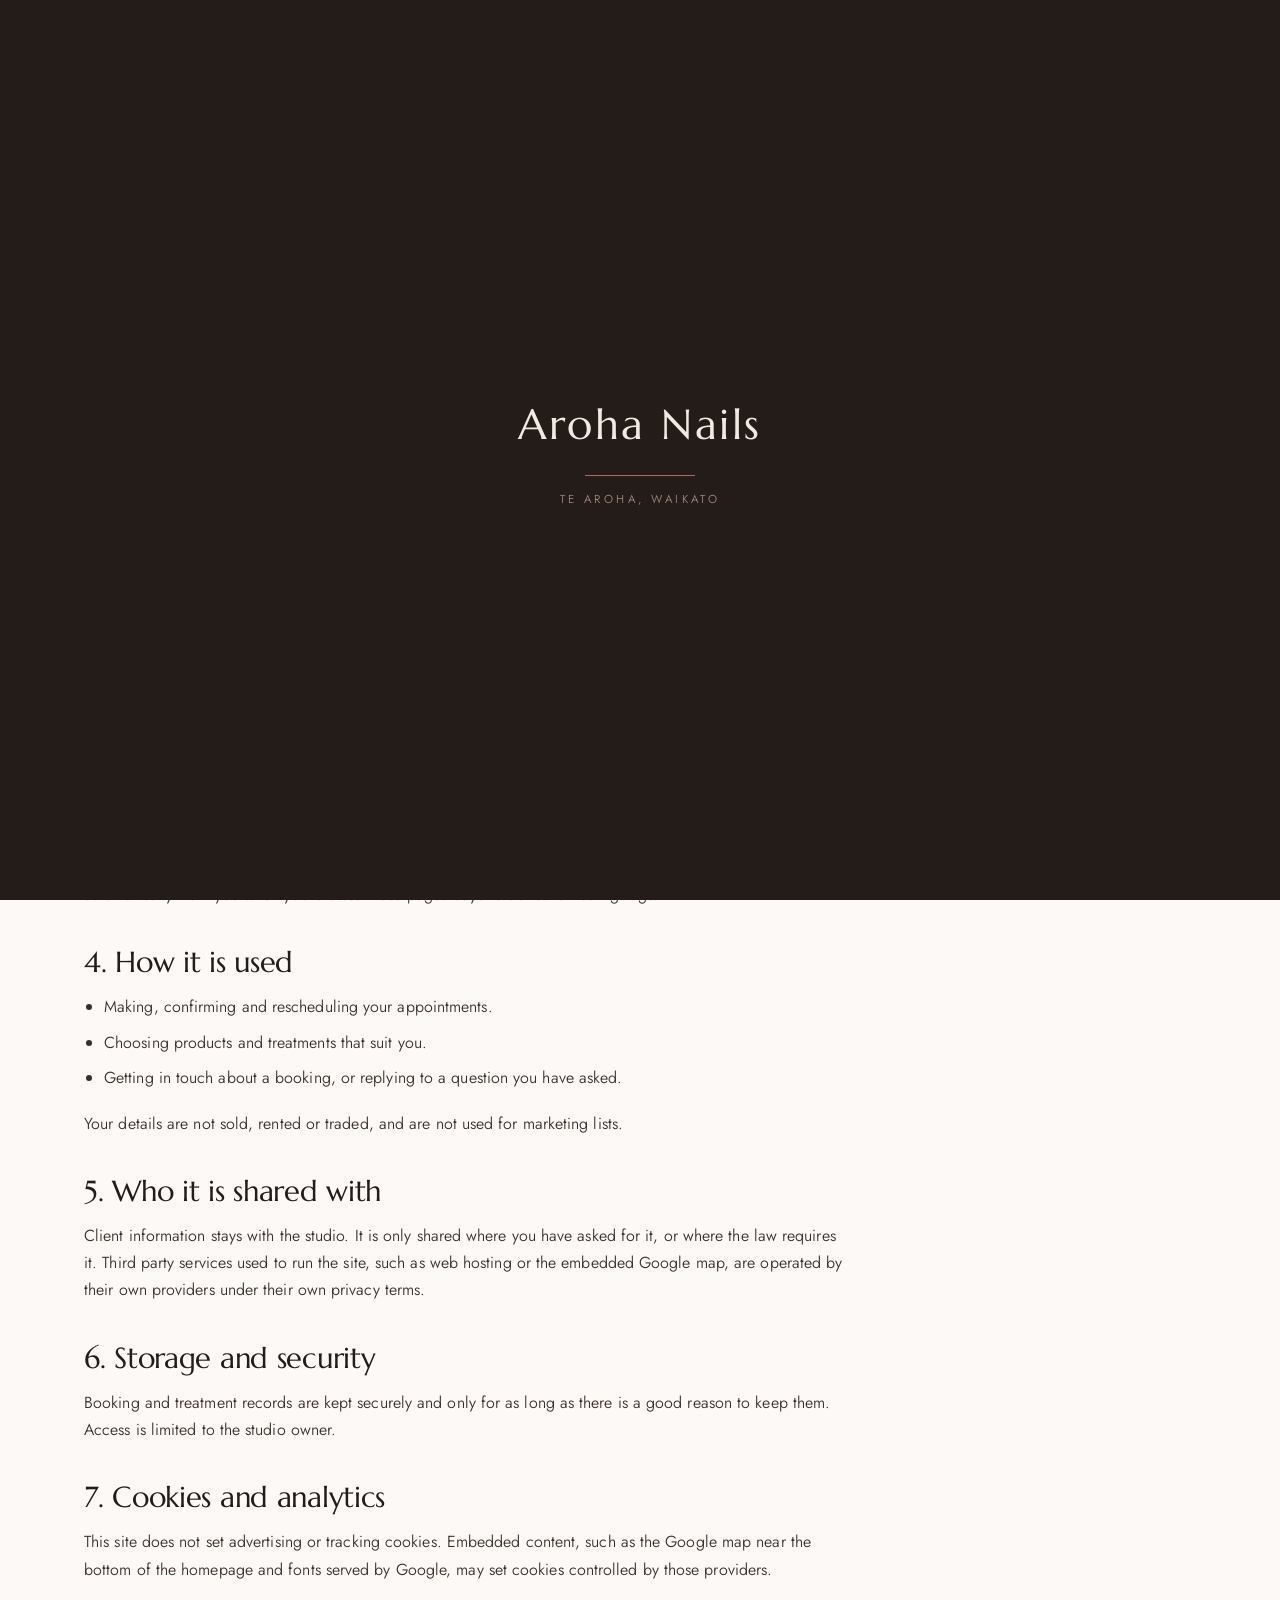
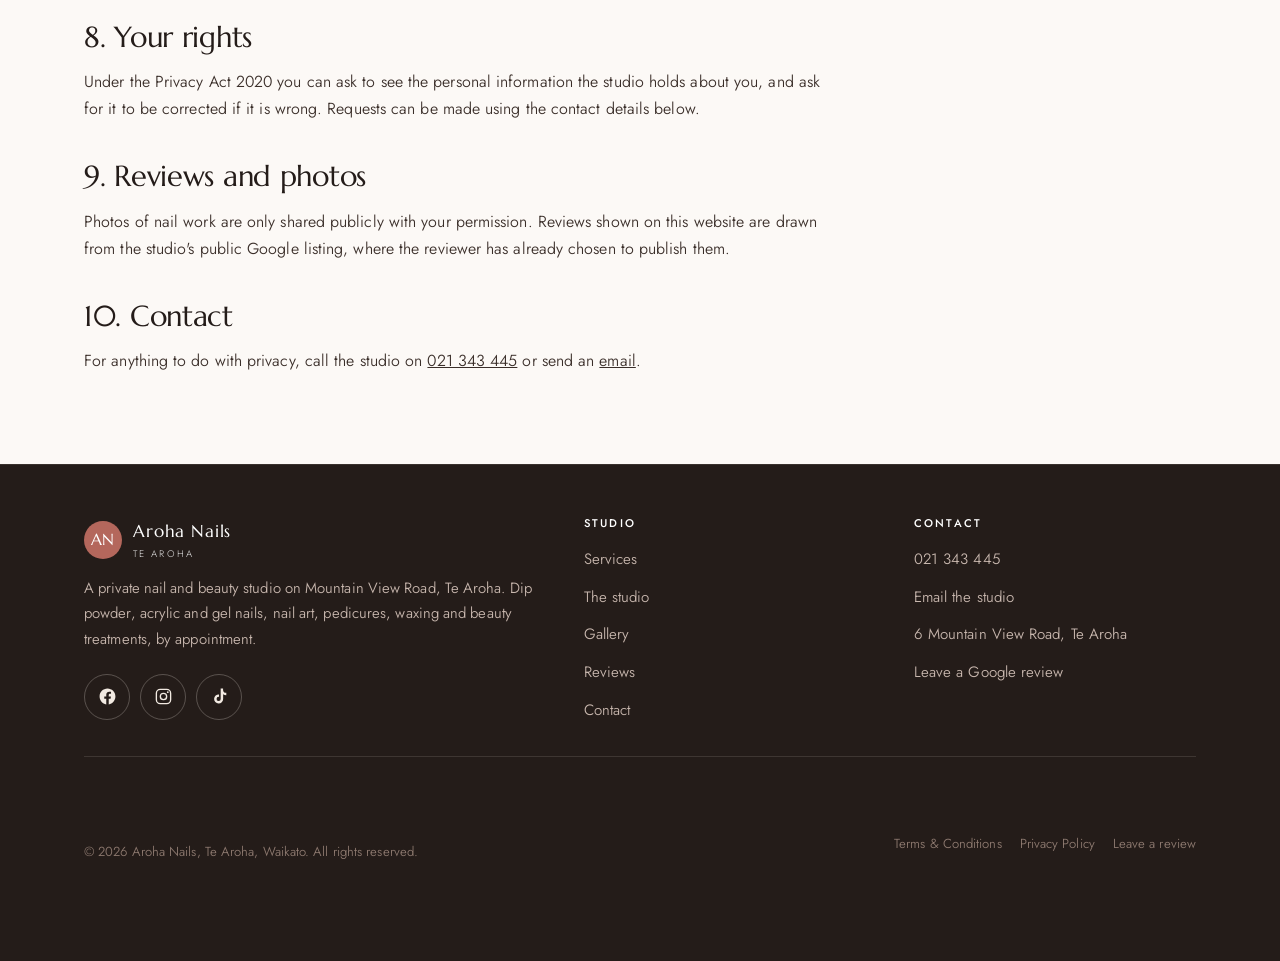
==== privacy.html @ d51366ed "Initial build: Aroha Nails" ====
<!DOCTYPE html>
<html lang="en-NZ">
<head>
<meta charset="utf-8">
<meta name="viewport" content="width=device-width, initial-scale=1">
<title>Privacy Policy | Aroha Nails, Te Aroha</title>
<meta name="description" content="How Aroha Nails, a nail and beauty studio in Te Aroha, Waikato, collects and looks after client information.">
<meta name="theme-color" content="#241C19">
<link rel="icon" href="favicon.svg" type="image/svg+xml">
<link rel="preconnect" href="https://fonts.googleapis.com">
<link rel="preconnect" href="https://fonts.gstatic.com" crossorigin>
<link href="https://fonts.googleapis.com/css2?family=Marcellus&family=Jost:wght@300;400;500&display=swap" rel="stylesheet">
<link rel="stylesheet" href="styles.css">
</head>
<body>

<div id="intro">
  <div class="intro-mark">Aroha Nails</div>
  <div class="intro-rule"></div>
  <div class="intro-sub">Te Aroha, Waikato</div>
</div>

<header class="nav solid" id="nav">
  <div class="wrap nav-inner">
    <a class="brand" href="index.html">
      <span class="brand-mark">AN</span>
      <span>
        <span class="brand-name">Aroha Nails</span>
        <span class="brand-sub">Te Aroha</span>
      </span>
    </a>
    <nav class="nav-links">
      <a href="index.html#services">Services</a>
      <a href="index.html#studio">The studio</a>
      <a href="index.html#gallery">Gallery</a>
      <a href="index.html#reviews">Reviews</a>
      <a href="index.html#contact">Contact</a>
    </nav>
    <a class="btn btn-primary nav-cta" href="tel:+6421343445">
      <svg viewBox="0 0 24 24" fill="none" stroke="currentColor" stroke-width="1.7" stroke-linecap="round" stroke-linejoin="round" aria-hidden="true"><path d="M22 16.9v3a2 2 0 0 1-2.2 2 19.8 19.8 0 0 1-8.6-3.1 19.5 19.5 0 0 1-6-6A19.8 19.8 0 0 1 2.1 4.2 2 2 0 0 1 4.1 2h3a2 2 0 0 1 2 1.7c.1 1 .3 1.9.7 2.8a2 2 0 0 1-.5 2.1L8.1 9.9a16 16 0 0 0 6 6l1.3-1.2a2 2 0 0 1 2.1-.5c.9.4 1.8.6 2.8.7a2 2 0 0 1 1.7 2z"/></svg>
      021 343 445
    </a>
    <button class="burger" id="burger" aria-label="Open menu" aria-expanded="false" aria-controls="mobileMenu">
      <svg class="bars" viewBox="0 0 24 24" fill="none" stroke="currentColor" stroke-width="1.8" stroke-linecap="round" aria-hidden="true"><path d="M3 6h18M3 12h18M3 18h18"/></svg>
      <svg class="x" viewBox="0 0 24 24" fill="none" stroke="currentColor" stroke-width="1.8" stroke-linecap="round" aria-hidden="true"><path d="M6 6l12 12M18 6L6 18"/></svg>
    </button>
  </div>
</header>

<div class="mobile-menu" id="mobileMenu">
  <a class="m-link" href="index.html#services">Services</a>
  <a class="m-link" href="index.html#studio">The studio</a>
  <a class="m-link" href="index.html#gallery">Gallery</a>
  <a class="m-link" href="index.html#reviews">Reviews</a>
  <a class="m-link" href="index.html#contact">Contact</a>
  <div class="m-actions">
    <a class="btn btn-primary btn-block" href="tel:+6421343445">Call 021 343 445</a>
    <a class="btn btn-light btn-block" href="index.html">Back to the studio</a>
  </div>
</div>

<section class="page-head">
  <div class="wrap">
    <p class="eyebrow">Legal</p>
    <h1>Privacy Policy</h1>
    <p>What Aroha Nails collects, why it is collected, and how it is looked after.</p>
  </div>
</section>

<section class="legal">
  <div class="wrap">
    <div class="doc">
      <span class="updated">Placeholder content for this demo</span>

      <h2>1. Who this covers</h2>
      <p>This policy applies to Aroha Nails, a nail and beauty studio at 6 Mountain View Road, Te Aroha 3320. It explains how personal information is handled under the Privacy Act 2020. The wording here is placeholder content prepared for a website demonstration and should be reviewed before the site goes live.</p>

      <h2>2. What is collected</h2>
      <ul>
        <li>Your name, phone number and email address, so appointments can be booked and confirmed.</li>
        <li>Notes relevant to your treatments, such as allergies, skin sensitivities or the products used on your last visit.</li>
        <li>Appointment history, so the studio knows what was done and when.</li>
      </ul>

      <h2>3. How it is collected</h2>
      <p>Information is given directly by you, usually when you call, text or email to make a booking, or when you talk through a treatment in the studio. This website does not include any contact form, and nothing is collected automatically from you when you browse these pages beyond standard hosting logs.</p>

      <h2>4. How it is used</h2>
      <ul>
        <li>Making, confirming and rescheduling your appointments.</li>
        <li>Choosing products and treatments that suit you.</li>
        <li>Getting in touch about a booking, or replying to a question you have asked.</li>
      </ul>
      <p>Your details are not sold, rented or traded, and are not used for marketing lists.</p>

      <h2>5. Who it is shared with</h2>
      <p>Client information stays with the studio. It is only shared where you have asked for it, or where the law requires it. Third party services used to run the site, such as web hosting or the embedded Google map, are operated by their own providers under their own privacy terms.</p>

      <h2>6. Storage and security</h2>
      <p>Booking and treatment records are kept securely and only for as long as there is a good reason to keep them. Access is limited to the studio owner.</p>

      <h2>7. Cookies and analytics</h2>
      <p>This site does not set advertising or tracking cookies. Embedded content, such as the Google map near the bottom of the homepage and fonts served by Google, may set cookies controlled by those providers.</p>

      <h2>8. Your rights</h2>
      <p>Under the Privacy Act 2020 you can ask to see the personal information the studio holds about you, and ask for it to be corrected if it is wrong. Requests can be made using the contact details below.</p>

      <h2>9. Reviews and photos</h2>
      <p>Photos of nail work are only shared publicly with your permission. Reviews shown on this website are drawn from the studio's public Google listing, where the reviewer has already chosen to publish them.</p>

      <h2>10. Contact</h2>
      <p>For anything to do with privacy, call the studio on <a href="tel:+6421343445">021 343 445</a> or send an <a href="#" data-gmail data-user="te.arohanails" data-domain="gmail.com" data-su="Privacy%20question" data-body="Hi%20Tracey%2C%0A%0A">email</a>.</p>
    </div>
  </div>
</section>

<footer class="footer">
  <div class="wrap">
    <div class="footer-grid">
      <div>
        <a class="brand" href="index.html">
          <span class="brand-mark">AN</span>
          <span>
            <span class="brand-name">Aroha Nails</span>
            <span class="brand-sub">Te Aroha</span>
          </span>
        </a>
        <p>A private nail and beauty studio on Mountain View Road, Te Aroha. Dip powder, acrylic and gel nails, nail art, pedicures, waxing and beauty treatments, by appointment.</p>
        <div class="socials">
          <a class="soc" href="https://www.facebook.com/people/Aroha-Nails-and-Beauty-Te-Aroha/100057091104200/" target="_blank" rel="noopener" aria-label="Aroha Nails and Beauty on Facebook">
            <svg viewBox="0 0 24 24" fill="currentColor" aria-hidden="true"><path d="M22 12.06C22 6.5 17.52 2 12 2S2 6.5 2 12.06c0 5 3.66 9.15 8.44 9.94v-7.03H7.9v-2.91h2.54V9.85c0-2.52 1.5-3.91 3.77-3.91 1.09 0 2.24.2 2.24.2v2.46h-1.26c-1.24 0-1.63.78-1.63 1.57v1.89h2.78l-.45 2.91h-2.33V22c4.78-.79 8.44-4.93 8.44-9.94z"/></svg>
          </a>
          <a class="soc" href="https://www.instagram.com/explore/search/keyword/?q=Aroha%20Nails%20Te%20Aroha" target="_blank" rel="noopener" aria-label="Search for Aroha Nails on Instagram">
            <svg viewBox="0 0 24 24" fill="none" stroke="currentColor" stroke-width="1.7" aria-hidden="true"><rect x="3" y="3" width="18" height="18" rx="5"/><circle cx="12" cy="12" r="4"/><circle cx="17.4" cy="6.6" r="1.1" fill="currentColor" stroke="none"/></svg>
          </a>
          <a class="soc" href="https://www.tiktok.com/search?q=Aroha%20Nails%20Te%20Aroha" target="_blank" rel="noopener" aria-label="Search for Aroha Nails on TikTok">
            <svg viewBox="0 0 24 24" fill="currentColor" aria-hidden="true"><path d="M16.5 2h-3v13.1a2.6 2.6 0 1 1-2.1-2.55v-3.06a5.7 5.7 0 1 0 5.2 5.68V9.02a6.9 6.9 0 0 0 4 1.28V7.24a3.9 3.9 0 0 1-4.1-3.9V2z"/></svg>
          </a>
        </div>
      </div>
      <div>
        <h4>Studio</h4>
        <ul class="footer-links">
          <li><a href="index.html#services">Services</a></li>
          <li><a href="index.html#studio">The studio</a></li>
          <li><a href="index.html#gallery">Gallery</a></li>
          <li><a href="index.html#reviews">Reviews</a></li>
          <li><a href="index.html#contact">Contact</a></li>
        </ul>
      </div>
      <div>
        <h4>Contact</h4>
        <ul class="footer-links">
          <li><a href="tel:+6421343445">021 343 445</a></li>
          <li><a href="#" data-gmail data-user="te.arohanails" data-domain="gmail.com" data-su="Appointment%20enquiry" data-body="Hi%20Tracey%2C%0A%0A">Email the studio</a></li>
          <li><a href="https://maps.google.com/?q=6+Mountain+View+Road,+Te+Aroha+3320,+New+Zealand" target="_blank" rel="noopener">6 Mountain View Road, Te Aroha</a></li>
          <li><a href="https://www.google.com/maps/place/data=!4m3!3m2!1s0x6d6d999bdfef1d2b:0xa8ed94655ee93145!12e1" target="_blank" rel="noopener">Leave a Google review</a></li>
        </ul>
      </div>
    </div>
    <div class="footer-bottom">
      <span>&copy; <span id="year">2026</span> Aroha Nails, Te Aroha, Waikato. All rights reserved.</span>
      <span class="legal">
        <a href="terms.html">Terms &amp; Conditions</a>
        <a href="privacy.html">Privacy Policy</a>
        <a href="https://www.google.com/maps/place/data=!4m3!3m2!1s0x6d6d999bdfef1d2b:0xa8ed94655ee93145!12e1" target="_blank" rel="noopener">Leave a review</a>
      </span>
    </div>
  </div>
</footer>

<script src="site.js"></script>
</body>
</html>
---- styles.css ----
/* Aroha Nails, Te Aroha - Crafted archetype
   Display: Marcellus / Body: Jost
   ------------------------------------------------------------------ */

:root{
  --ink:#241C19;
  --ink-soft:#3A2E29;
  --bone:#F2EAE2;
  --paper:#FCF9F6;
  --line:#E2D6CB;
  --muted:#7B6A61;
  --accent:#B4675C;
  --accent-deep:#8E4A40;
  --accent-tint:#F6E7E2;
  --radius:14px;
  --radius-lg:22px;
  --wrap:1180px;
  --ease:cubic-bezier(.22,.61,.36,1);
}

*,*::before,*::after{box-sizing:border-box;}

html{-webkit-text-size-adjust:100%;scroll-behavior:smooth;}

body{
  margin:0;
  background:var(--paper);
  color:var(--ink);
  font-family:"Jost",-apple-system,BlinkMacSystemFont,"Segoe UI",sans-serif;
  font-size:17px;
  line-height:1.7;
  font-weight:350;
  letter-spacing:.005em;
  overflow-x:hidden;
}

img{image-orientation:from-image;max-width:100%;display:block;}

h1,h2,h3,h4{
  font-family:"Marcellus",Georgia,"Times New Roman",serif;
  font-weight:400;
  line-height:1.14;
  letter-spacing:-.01em;
  margin:0 0 .5em;
}

h1{font-size:clamp(1.95rem,8vw,4.3rem);overflow-wrap:break-word;}
h2{font-size:clamp(1.85rem,6vw,2.9rem);}
h3{font-size:clamp(1.2rem,4vw,1.4rem);}

p{margin:0 0 1.1em;}
a{color:inherit;}

.wrap{width:100%;max-width:var(--wrap);margin:0 auto;padding:0 20px;}

.eyebrow{
  font-family:"Jost",sans-serif;
  font-size:.74rem;
  font-weight:500;
  letter-spacing:.24em;
  text-transform:uppercase;
  color:var(--accent);
  margin:0 0 14px;
  display:flex;
  align-items:center;
  gap:10px;
}
.eyebrow::before{
  content:"";
  width:26px;height:1px;background:var(--accent);flex:none;
}
.eyebrow.center{justify-content:center;}

.section{padding:72px 0;}
.section.bone{background:var(--bone);}
.section.ink{background:var(--ink);color:var(--bone);}
.section.ink .eyebrow{color:#DFA093;}
.section.ink .eyebrow::before{background:#DFA093;}

.lede{
  font-size:1.06rem;
  color:var(--muted);
  max-width:56ch;
}
.section.ink .lede{color:#C9B8AF;}

/* ---------- buttons ---------- */
.btn{
  display:inline-flex;
  align-items:center;
  justify-content:center;
  gap:10px;
  min-height:52px;
  padding:14px 26px;
  border-radius:999px;
  font-family:"Jost",sans-serif;
  font-size:.95rem;
  font-weight:500;
  letter-spacing:.04em;
  text-decoration:none;
  border:1px solid transparent;
  cursor:pointer;
  transition:transform .3s var(--ease),background .3s var(--ease),color .3s var(--ease),border-color .3s var(--ease),box-shadow .3s var(--ease);
}
.btn svg{width:18px;height:18px;flex:none;}
.btn-primary{background:var(--accent);color:#fff;box-shadow:0 10px 26px -14px rgba(142,74,64,.85);}
.btn-primary:hover{background:var(--accent-deep);transform:translateY(-2px);}
.btn-ghost{background:transparent;color:var(--ink);border-color:var(--line);}
.btn-ghost:hover{border-color:var(--accent);color:var(--accent);transform:translateY(-2px);}
.btn-light{background:rgba(252,249,246,.10);color:#fff;border-color:rgba(252,249,246,.4);backdrop-filter:blur(6px);}
.btn-light:hover{background:rgba(252,249,246,.2);transform:translateY(-2px);}
.btn-solid-light{background:var(--bone);color:var(--ink);}
.btn-solid-light:hover{background:#fff;transform:translateY(-2px);}
.btn-block{width:100%;}

/* ---------- intro overlay ---------- */
#intro{
  position:fixed;
  inset:0;
  z-index:9999;
  background:var(--ink);
  display:flex;
  align-items:center;
  justify-content:center;
  flex-direction:column;
  gap:14px;
  transition:opacity .7s var(--ease),visibility .7s var(--ease);
}
#intro .intro-mark{
  font-family:"Marcellus",serif;
  font-size:clamp(1.7rem,7vw,2.6rem);
  color:var(--bone);
  letter-spacing:.06em;
  opacity:0;
  transform:translateY(14px);
  animation:introUp .9s var(--ease) .15s forwards;
}
#intro .intro-sub{
  font-size:.72rem;
  letter-spacing:.3em;
  text-transform:uppercase;
  color:#A78B81;
  opacity:0;
  transform:translateY(10px);
  animation:introUp .9s var(--ease) .38s forwards;
}
#intro .intro-rule{
  width:0;height:1px;background:var(--accent);
  animation:introRule 1s var(--ease) .5s forwards;
}
@keyframes introUp{to{opacity:1;transform:none;}}
@keyframes introRule{to{width:110px;}}
body.intro-done #intro{opacity:0;visibility:hidden;}

/* ---------- nav ---------- */
.nav{
  position:fixed;
  top:0;left:0;right:0;
  z-index:900;
  padding:14px 0;
  transition:background .4s var(--ease),box-shadow .4s var(--ease),padding .4s var(--ease);
}
.nav-inner{display:flex;align-items:center;justify-content:space-between;gap:14px;}
.brand{display:flex;align-items:center;gap:11px;text-decoration:none;color:#fff;}
.brand-mark{
  width:38px;height:38px;border-radius:50%;
  background:var(--accent);
  display:flex;align-items:center;justify-content:center;
  font-family:"Marcellus",serif;font-size:1.02rem;color:#fff;
  flex:none;
  letter-spacing:.02em;
}
.brand-name{font-family:"Marcellus",serif;font-size:1.06rem;letter-spacing:.05em;line-height:1.1;}
.brand-sub{display:block;font-size:.6rem;letter-spacing:.22em;text-transform:uppercase;opacity:.72;font-family:"Jost",sans-serif;}
.nav-links{display:none;}
.nav-cta{display:none;}
.nav.scrolled{background:rgba(36,28,25,.94);backdrop-filter:blur(12px);box-shadow:0 1px 0 rgba(242,234,226,.12);padding:9px 0;}
.nav.solid{background:var(--ink);}

.burger{
  width:46px;height:46px;
  display:flex;align-items:center;justify-content:center;
  border:1px solid rgba(255,255,255,.35);
  background:rgba(0,0,0,.18);
  border-radius:50%;
  cursor:pointer;
  color:#fff;
}
.burger svg{width:20px;height:20px;}
.burger .x{display:none;}
body.menu-open .burger .x{display:block;}
body.menu-open .burger .bars{display:none;}

.mobile-menu{
  position:fixed;
  inset:0;
  z-index:880;
  background:var(--ink);
  padding:96px 22px 34px;
  display:flex;
  flex-direction:column;
  gap:6px;
  opacity:0;visibility:hidden;
  transform:translateY(-10px);
  transition:opacity .35s var(--ease),transform .35s var(--ease),visibility .35s;
}
body.menu-open .mobile-menu{opacity:1;visibility:visible;transform:none;}
.mobile-menu a.m-link{
  color:var(--bone);
  text-decoration:none;
  font-family:"Marcellus",serif;
  font-size:1.5rem;
  padding:13px 0;
  border-bottom:1px solid rgba(242,234,226,.12);
}
.mobile-menu .m-actions{margin-top:22px;display:grid;gap:12px;}

/* ---------- hero ---------- */
.hero{
  position:relative;
  min-height:100svh;
  background:var(--ink);
  display:flex;
  align-items:flex-end;
  overflow:hidden;
  padding:118px 0 40px;
}
.hero-slides{position:absolute;inset:0;}
.hero-slide{
  position:absolute;inset:0;
  opacity:0;
  transition:opacity 1.6s var(--ease);
  transform:scale(1.04);
}
.hero-slide img{
  width:100%;height:100%;object-fit:cover;
  filter:saturate(.82) contrast(1.05) brightness(.92);
}
.hero-slide.active{opacity:1;}
.hero-scrim{
  position:absolute;inset:0;
  background:
    linear-gradient(180deg,rgba(36,28,25,.62) 0%,rgba(36,28,25,.40) 34%,rgba(36,28,25,.86) 100%),
    linear-gradient(90deg,rgba(36,28,25,.55) 0%,rgba(36,28,25,.08) 78%);
}
.hero-scrim::after{
  content:"";position:absolute;inset:0;
  background:var(--accent);
  opacity:.10;
  mix-blend-mode:multiply;
}
.hero-inner{position:relative;z-index:2;color:#fff;width:100%;}
.hero h1{color:#fff;margin-bottom:18px;max-width:15ch;text-shadow:0 2px 26px rgba(0,0,0,.35);}
.hero .hero-eyebrow{
  font-size:.7rem;letter-spacing:.26em;text-transform:uppercase;
  color:#EBC4BB;margin:0 0 16px;display:flex;align-items:center;gap:10px;
}
.hero .hero-eyebrow::before{content:"";width:28px;height:1px;background:#EBC4BB;}
.hero p.hero-sub{
  color:rgba(255,255,255,.9);
  font-size:1.04rem;
  max-width:44ch;
  margin-bottom:26px;
}
.hero-actions{display:flex;flex-wrap:wrap;gap:12px;}
.hero-actions .btn{flex:1 1 100%;min-width:0;}

.hero-quote{
  margin-top:26px;
  max-width:430px;
  border:1px solid rgba(255,255,255,.26);
  background:rgba(30,22,20,.34);
  backdrop-filter:blur(14px);
  -webkit-backdrop-filter:blur(14px);
  border-radius:var(--radius);
  padding:16px 18px;
  min-height:184px;
  position:relative;
}
@media (min-width:520px){ .hero-quote{min-height:150px;} }
.hero-quote .q{
  position:absolute;
  left:18px;right:18px;top:16px;
  opacity:0;
  transition:opacity .8s var(--ease);
  pointer-events:none;
}
.hero-quote .q.active{opacity:1;}
.stars{display:flex;gap:3px;color:#E8B4A6;margin-bottom:8px;}
.stars svg{width:14px;height:14px;}
.hero-quote p{
  font-size:.94rem;color:#fff;margin:0 0 8px;line-height:1.55;
}
.hero-quote .who{font-size:.75rem;letter-spacing:.14em;text-transform:uppercase;color:rgba(255,255,255,.68);}
.hero-quote .tag{
  position:absolute;bottom:-1px;right:-1px;
  font-size:.56rem;letter-spacing:.18em;text-transform:uppercase;
  background:rgba(255,255,255,.14);color:rgba(255,255,255,.8);
  padding:4px 9px;border-radius:var(--radius) 0 var(--radius) 0;
}

/* ---------- section head ---------- */
.sec-head{max-width:640px;margin-bottom:36px;}
.sec-head.center{margin-left:auto;margin-right:auto;text-align:center;}
.sec-head.center .eyebrow{justify-content:center;}

/* ---------- services ---------- */
.svc-grid{display:grid;gap:20px;}
.svc{
  background:var(--paper);
  border:1px solid var(--line);
  border-radius:var(--radius-lg);
  overflow:hidden;
  transition:transform .45s var(--ease),box-shadow .45s var(--ease),border-color .45s var(--ease);
}
.section.bone .svc{background:#fff;}
.svc:hover{transform:translateY(-5px);box-shadow:0 24px 44px -30px rgba(36,28,25,.55);border-color:var(--accent);}
.svc-img{position:relative;aspect-ratio:4/3;overflow:hidden;background:var(--ink);}
.svc-img img{
  width:100%;height:100%;object-fit:cover;
  filter:saturate(.82) contrast(1.05);
  transition:transform .8s var(--ease);
}
.svc:hover .svc-img img{transform:scale(1.05);}
.svc-img::after{
  content:"";position:absolute;inset:0;
  background:linear-gradient(180deg,rgba(36,28,25,0) 45%,rgba(36,28,25,.5) 100%);
}
.svc-body{padding:22px 22px 26px;}
.svc-body h3{margin-bottom:8px;}
.svc-body p{color:var(--muted);font-size:.96rem;margin:0;}
.svc-num{
  position:absolute;top:12px;left:12px;z-index:2;
  width:34px;height:34px;border-radius:50%;
  background:rgba(36,28,25,.55);
  backdrop-filter:blur(6px);
  border:1px solid rgba(255,255,255,.3);
  color:#fff;display:flex;align-items:center;justify-content:center;
  font-size:.74rem;letter-spacing:.06em;
}

/* ---------- about ---------- */
.about-grid{display:grid;gap:30px;align-items:center;}
.about-media{position:relative;}
.about-media img{
  width:100%;aspect-ratio:4/3;object-fit:cover;
  border-radius:var(--radius-lg);
  filter:saturate(.82) contrast(1.05);
}
.corner-tag{
  position:absolute;left:0;bottom:0;
  background:var(--accent);color:#fff;
  padding:13px 18px;
  border-radius:0 var(--radius) 0 var(--radius-lg);
  font-size:.72rem;letter-spacing:.2em;text-transform:uppercase;
  max-width:78%;
}
.checks{list-style:none;padding:0;margin:22px 0 26px;display:grid;gap:13px;}
.checks li{display:flex;gap:12px;align-items:flex-start;font-size:.98rem;}
.checks svg{width:20px;height:20px;color:var(--accent);flex:none;margin-top:3px;}

/* ---------- gallery masonry ---------- */
.masonry{column-count:1;column-gap:16px;}
.masonry figure{
  break-inside:avoid;
  margin:0 0 16px;
  border-radius:var(--radius);
  overflow:hidden;
  background:var(--bone);
}
.masonry img{
  width:100%;height:auto;display:block;
  filter:saturate(.82) contrast(1.05);
  transition:transform .8s var(--ease);
}
.masonry figure:hover img{transform:scale(1.04);}

/* ---------- team ---------- */
.team-grid{display:grid;gap:18px;}
.person{
  background:var(--paper);
  border:1px solid var(--line);
  border-radius:var(--radius-lg);
  padding:28px 24px;
  text-align:center;
}
.section.bone .person{background:#fff;}
.avatar{
  width:76px;height:76px;border-radius:50%;
  margin:0 auto 16px;
  background:var(--ink);
  color:var(--bone);
  display:flex;align-items:center;justify-content:center;
  font-family:"Marcellus",serif;font-size:1.4rem;letter-spacing:.04em;
  border:2px solid var(--accent);
  box-shadow:0 0 0 6px var(--accent-tint);
}
.avatar.icon svg{width:30px;height:30px;color:var(--accent);}
.person .role{
  font-size:.68rem;letter-spacing:.2em;text-transform:uppercase;color:var(--accent);margin-bottom:8px;
}
.person h3{font-size:1.24rem;margin-bottom:8px;}
.person p{color:var(--muted);font-size:.94rem;margin:0;}

/* ---------- reviews ---------- */
.rev-grid{display:grid;gap:18px;}
.rev{
  background:#fff;
  border:1px solid var(--line);
  border-radius:var(--radius-lg);
  padding:24px 22px;
  display:flex;flex-direction:column;gap:10px;
}
.section.bone .rev{background:var(--paper);}
.rev .stars{color:var(--accent);}
.rev p{margin:0;font-size:.98rem;}
.rev .meta{margin-top:auto;padding-top:10px;border-top:1px solid var(--line);font-size:.82rem;color:var(--muted);}
.rev .meta strong{font-weight:500;color:var(--ink);display:block;font-size:.94rem;}
.badge{
  display:inline-flex;align-items:center;gap:8px;
  background:var(--accent-tint);
  color:var(--accent-deep);
  border-radius:999px;
  padding:6px 14px;
  font-size:.7rem;letter-spacing:.16em;text-transform:uppercase;
  margin-bottom:16px;
}
.rev-note{font-size:.88rem;color:var(--muted);margin-top:22px;}
.rev-actions{display:grid;gap:12px;margin-top:26px;}

/* ---------- review banner ---------- */
.banner{
  background:var(--ink);
  color:var(--bone);
  padding:56px 0;
  position:relative;
  overflow:hidden;
}
.banner::before{
  content:"";position:absolute;
  width:320px;height:320px;border-radius:50%;
  background:var(--accent);opacity:.16;filter:blur(70px);
  top:-120px;right:-90px;
}
.banner-inner{position:relative;z-index:2;display:grid;gap:22px;align-items:center;}
.banner h2{color:#fff;margin-bottom:10px;}
.banner p{color:#C9B8AF;margin:0;max-width:48ch;}

/* ---------- contact ---------- */
.contact-grid{display:grid;gap:34px;}
.info-list{list-style:none;padding:0;margin:24px 0 0;display:grid;gap:18px;}
.info-list li{display:flex;gap:14px;align-items:flex-start;}
.info-ico{
  width:42px;height:42px;flex:none;border-radius:50%;
  border:1px solid rgba(242,234,226,.24);
  display:flex;align-items:center;justify-content:center;
  color:#DFA093;
}
.info-ico svg{width:19px;height:19px;}
.info-list .k{font-size:.68rem;letter-spacing:.2em;text-transform:uppercase;color:#A78B81;display:block;}
.info-list .v{color:#fff;font-size:1.02rem;text-decoration:none;}
.info-list a.v:hover{color:#DFA093;}
.hours{margin:0;font-size:.95rem;color:#C9B8AF;}
.hours span{display:flex;justify-content:space-between;gap:16px;padding:5px 0;border-bottom:1px dashed rgba(242,234,226,.14);}
.hours span:last-child{border-bottom:0;}

.socials{display:flex;gap:10px;margin-top:22px;flex-wrap:wrap;}
.soc{
  width:46px;height:46px;border-radius:50%;
  border:1px solid rgba(242,234,226,.26);
  display:flex;align-items:center;justify-content:center;
  color:var(--bone);
  transition:background .3s var(--ease),color .3s var(--ease),transform .3s var(--ease),border-color .3s var(--ease);
}
.soc svg{width:19px;height:19px;}
.soc:hover{background:var(--accent);border-color:var(--accent);color:#fff;transform:translateY(-3px);}

.contact-card{
  background:rgba(242,234,226,.06);
  border:1px solid rgba(242,234,226,.18);
  border-radius:var(--radius-lg);
  padding:26px 22px;
}
.contact-card h3{color:#fff;font-size:1.35rem;}
.contact-card p{color:#C9B8AF;font-size:.96rem;}
.contact-card .btn{width:100%;margin-bottom:12px;}
.contact-card .fineprint{font-size:.8rem;color:#A78B81;margin:8px 0 0;}

/* ---------- map ---------- */
.map-wrap{
  width:100%;
  border-radius:var(--radius-lg);
  overflow:hidden;
  border:1px solid var(--line);
  background:var(--bone);
  line-height:0;
}
.map-wrap iframe{width:100%;height:340px;border:0;display:block;filter:saturate(.9) contrast(1.02);}

/* ---------- footer ---------- */
.footer{background:var(--ink);color:#C9B8AF;padding:52px 0 34px;border-top:1px solid rgba(242,234,226,.1);}
.footer-grid{display:grid;gap:28px;}
.footer .brand{color:#fff;margin-bottom:14px;}
.footer p{font-size:.93rem;margin:0 0 8px;}
.footer h4{color:#fff;font-family:"Jost",sans-serif;font-size:.7rem;letter-spacing:.2em;text-transform:uppercase;margin:0 0 14px;font-weight:500;}
.footer-links{list-style:none;padding:0;margin:0;display:grid;gap:9px;}
.footer-links a{color:#C9B8AF;text-decoration:none;font-size:.94rem;}
.footer-links a:hover{color:#DFA093;}
.footer-bottom{
  margin-top:32px;padding-top:20px;
  border-top:1px solid rgba(242,234,226,.12);
  display:flex;flex-direction:column;gap:12px;
  font-size:.82rem;color:#8E7A70;
}
.footer-bottom .legal{display:flex;gap:18px;flex-wrap:wrap;}
.footer-bottom a{color:#8E7A70;text-decoration:none;}
.footer-bottom a:hover{color:#DFA093;}

/* ---------- reveal ---------- */
.reveal{opacity:0;transform:translateY(22px);transition:opacity .8s var(--ease),transform .8s var(--ease);}
.reveal.in{opacity:1;transform:none;}

/* ---------- legal pages ---------- */
.page-head{
  background:var(--ink);color:var(--bone);
  padding:132px 0 62px;
}
.page-head h1{color:#fff;font-size:clamp(2rem,7vw,3.3rem);margin-bottom:12px;}
.page-head p{color:#C9B8AF;margin:0;}
.legal{padding:56px 0 72px;}
.legal .doc{max-width:760px;}
.legal h2{font-size:clamp(1.35rem,4.6vw,1.8rem);margin-top:38px;}
.legal h2:first-of-type{margin-top:0;}
.legal p,.legal li{color:var(--ink-soft);font-size:1rem;}
.legal ul{padding-left:20px;margin:0 0 1.1em;}
.legal li{margin-bottom:8px;}
.legal .updated{
  display:inline-block;background:var(--accent-tint);color:var(--accent-deep);
  border-radius:999px;padding:6px 14px;font-size:.72rem;letter-spacing:.16em;text-transform:uppercase;margin-bottom:26px;
}

/* ---------- breakpoints ---------- */
@media (min-width:600px){
  .svc-grid{grid-template-columns:repeat(2,1fr);}
  .rev-grid{grid-template-columns:repeat(2,1fr);}
  .team-grid{grid-template-columns:repeat(3,1fr);}
  .masonry{column-count:2;}
  .rev-actions{grid-auto-flow:column;justify-content:start;}
  .hero-actions .btn{flex:0 0 auto;}
  .footer-bottom{flex-direction:row;justify-content:space-between;align-items:center;}
}

@media (min-width:900px){
  body{font-size:17px;}
  .section{padding:104px 0;}
  .wrap{padding:0 34px;}
  .svc-grid{grid-template-columns:repeat(3,1fr);gap:24px;}
  .masonry{column-count:3;column-gap:20px;}
  .masonry figure{margin-bottom:20px;}
  .about-grid{grid-template-columns:1fr 1fr;gap:64px;}
  .about-grid.flip .about-media{order:2;}
  .contact-grid{grid-template-columns:1.05fr .95fr;gap:56px;}
  .banner-inner{grid-template-columns:1.4fr auto;}
  .footer-grid{grid-template-columns:1.6fr 1fr 1fr;gap:48px;}
  .map-wrap iframe{height:430px;}
  .hero{align-items:center;padding:140px 0 90px;}
  .hero-quote{margin-top:34px;}

  .nav-links{
    display:flex;align-items:center;gap:30px;
  }
  .nav-links a{
    color:rgba(255,255,255,.86);
    text-decoration:none;font-size:.86rem;letter-spacing:.1em;text-transform:uppercase;
    position:relative;padding:6px 0;
    transition:color .3s var(--ease);
  }
  .nav-links a::after{
    content:"";position:absolute;left:0;bottom:0;height:1px;width:0;background:var(--accent);
    transition:width .35s var(--ease);
  }
  .nav-links a:hover{color:#fff;}
  .nav-links a:hover::after{width:100%;}
  .nav-cta{display:inline-flex;}
  .burger{display:none;}
  .contact-card{padding:34px 30px;}
}

@media (min-width:1100px){
  .rev-grid{grid-template-columns:repeat(3,1fr);}
}

@media (prefers-reduced-motion:reduce){
  html{scroll-behavior:auto;}
  *,*::before,*::after{animation-duration:.001ms !important;transition-duration:.001ms !important;}
  .reveal{opacity:1;transform:none;}
}
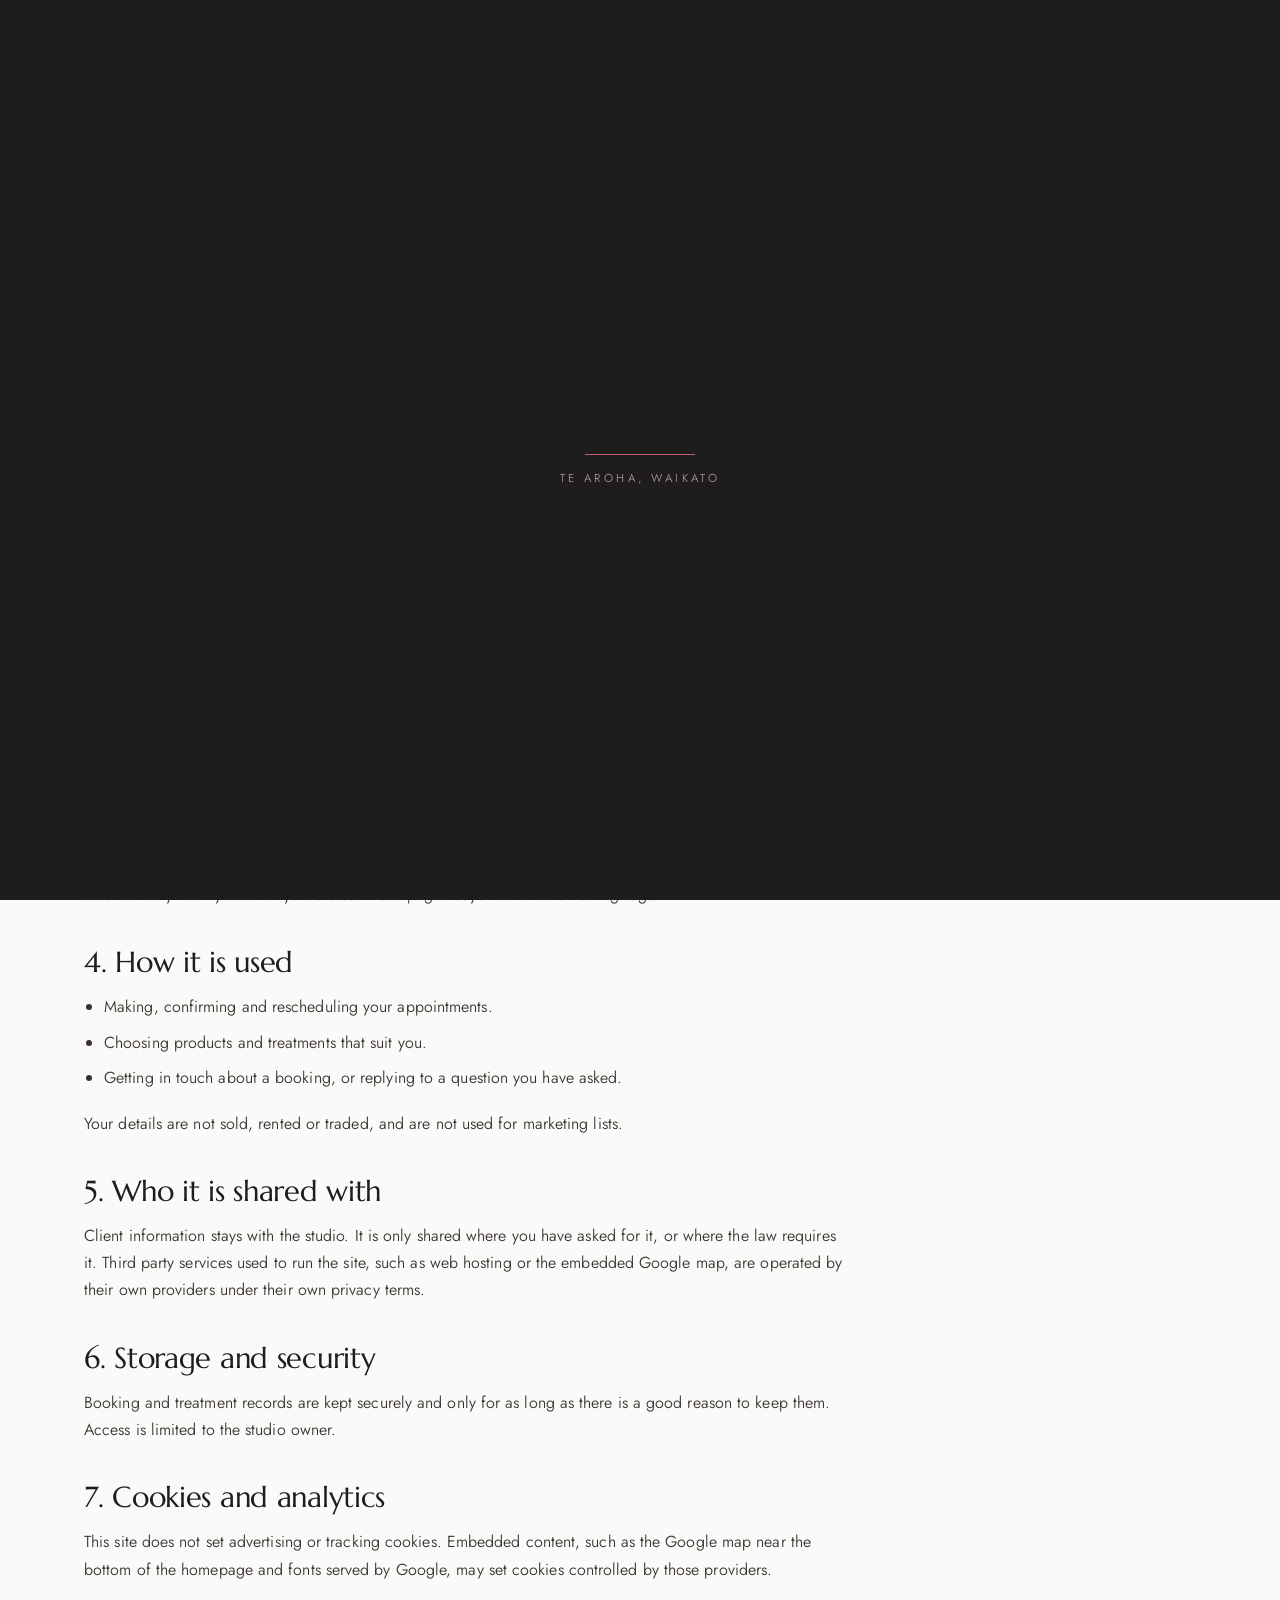
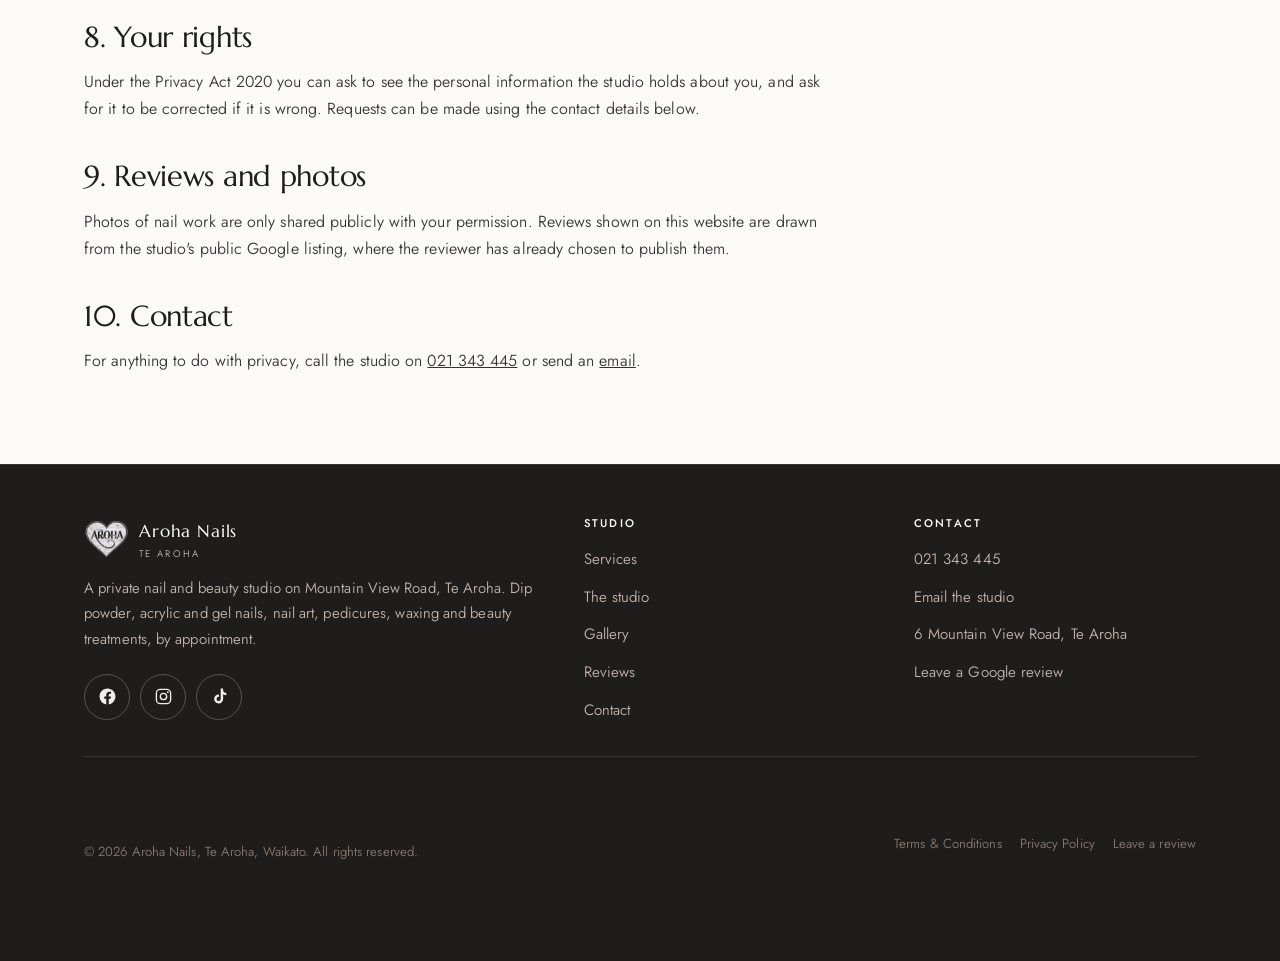
==== commit 5a7d03b7: "Update demo via Claude Code" ====
--- a/privacy.html
+++ b/privacy.html
@@ -5,8 +5,8 @@
 <meta name="viewport" content="width=device-width, initial-scale=1">
 <title>Privacy Policy | Aroha Nails, Te Aroha</title>
 <meta name="description" content="How Aroha Nails, a nail and beauty studio in Te Aroha, Waikato, collects and looks after client information.">
-<meta name="theme-color" content="#241C19">
-<link rel="icon" href="favicon.svg" type="image/svg+xml">
+<meta name="theme-color" content="#1F1D1B">
+<link rel="icon" href="images/favicon.png" type="image/png">
 <link rel="preconnect" href="https://fonts.googleapis.com">
 <link rel="preconnect" href="https://fonts.gstatic.com" crossorigin>
 <link href="https://fonts.googleapis.com/css2?family=Marcellus&family=Jost:wght@300;400;500&display=swap" rel="stylesheet">
@@ -23,7 +23,7 @@
 <header class="nav solid" id="nav">
   <div class="wrap nav-inner">
     <a class="brand" href="index.html">
-      <span class="brand-mark">AN</span>
+      <img class="brand-mark" src="images/logo.png" alt="" width="44" height="37">
       <span>
         <span class="brand-name">Aroha Nails</span>
         <span class="brand-sub">Te Aroha</span>
@@ -119,7 +119,7 @@
     <div class="footer-grid">
       <div>
         <a class="brand" href="index.html">
-          <span class="brand-mark">AN</span>
+          <img class="brand-mark" src="images/logo.png" alt="" width="44" height="37">
           <span>
             <span class="brand-name">Aroha Nails</span>
             <span class="brand-sub">Te Aroha</span>
--- a/styles.css
+++ b/styles.css
@@ -3,15 +3,15 @@
    ------------------------------------------------------------------ */
 
 :root{
-  --ink:#241C19;
-  --ink-soft:#3A2E29;
-  --bone:#F2EAE2;
-  --paper:#FCF9F6;
-  --line:#E2D6CB;
-  --muted:#7B6A61;
-  --accent:#B4675C;
-  --accent-deep:#8E4A40;
-  --accent-tint:#F6E7E2;
+  --ink:#1F1D1B;
+  --ink-soft:#35322F;
+  --bone:#F1EDE9;
+  --paper:#FBFAF8;
+  --line:#E0DBD5;
+  --muted:#78716C;
+  --accent:#C05C77;
+  --accent-deep:#9A4360;
+  --accent-tint:#F9E9EF;
   --radius:14px;
   --radius-lg:22px;
   --wrap:1180px;
@@ -74,8 +74,8 @@
 .section{padding:72px 0;}
 .section.bone{background:var(--bone);}
 .section.ink{background:var(--ink);color:var(--bone);}
-.section.ink .eyebrow{color:#DFA093;}
-.section.ink .eyebrow::before{background:#DFA093;}
+.section.ink .eyebrow{color:#E8A6BC;}
+.section.ink .eyebrow::before{background:#E8A6BC;}
 
 .lede{
   font-size:1.06rem;
@@ -107,8 +107,8 @@
 .btn-primary:hover{background:var(--accent-deep);transform:translateY(-2px);}
 .btn-ghost{background:transparent;color:var(--ink);border-color:var(--line);}
 .btn-ghost:hover{border-color:var(--accent);color:var(--accent);transform:translateY(-2px);}
-.btn-light{background:rgba(252,249,246,.10);color:#fff;border-color:rgba(252,249,246,.4);backdrop-filter:blur(6px);}
-.btn-light:hover{background:rgba(252,249,246,.2);transform:translateY(-2px);}
+.btn-light{background:rgba(251,250,248,.10);color:#fff;border-color:rgba(251,250,248,.4);backdrop-filter:blur(6px);}
+.btn-light:hover{background:rgba(251,250,248,.2);transform:translateY(-2px);}
 .btn-solid-light{background:var(--bone);color:var(--ink);}
 .btn-solid-light:hover{background:#fff;transform:translateY(-2px);}
 .btn-block{width:100%;}
@@ -126,20 +126,19 @@
   gap:14px;
   transition:opacity .7s var(--ease),visibility .7s var(--ease);
 }
-#intro .intro-mark{
-  font-family:"Marcellus",serif;
-  font-size:clamp(1.7rem,7vw,2.6rem);
-  color:var(--bone);
-  letter-spacing:.06em;
+#intro .intro-logo{
+  width:min(52vw,240px);
+  height:auto;
   opacity:0;
-  transform:translateY(14px);
+  transform:translateY(14px) scale(.96);
   animation:introUp .9s var(--ease) .15s forwards;
+  filter:drop-shadow(0 10px 30px rgba(0,0,0,.35));
 }
 #intro .intro-sub{
   font-size:.72rem;
   letter-spacing:.3em;
   text-transform:uppercase;
-  color:#A78B81;
+  color:#AD939E;
   opacity:0;
   transform:translateY(10px);
   animation:introUp .9s var(--ease) .38s forwards;
@@ -163,18 +162,13 @@
 .nav-inner{display:flex;align-items:center;justify-content:space-between;gap:14px;}
 .brand{display:flex;align-items:center;gap:11px;text-decoration:none;color:#fff;}
 .brand-mark{
-  width:38px;height:38px;border-radius:50%;
-  background:var(--accent);
-  display:flex;align-items:center;justify-content:center;
-  font-family:"Marcellus",serif;font-size:1.02rem;color:#fff;
-  flex:none;
-  letter-spacing:.02em;
+  width:44px;height:auto;flex:none;
 }
 .brand-name{font-family:"Marcellus",serif;font-size:1.06rem;letter-spacing:.05em;line-height:1.1;}
 .brand-sub{display:block;font-size:.6rem;letter-spacing:.22em;text-transform:uppercase;opacity:.72;font-family:"Jost",sans-serif;}
 .nav-links{display:none;}
 .nav-cta{display:none;}
-.nav.scrolled{background:rgba(36,28,25,.94);backdrop-filter:blur(12px);box-shadow:0 1px 0 rgba(242,234,226,.12);padding:9px 0;}
+.nav.scrolled{background:rgba(31,29,27,.94);backdrop-filter:blur(12px);box-shadow:0 1px 0 rgba(241,237,233,.12);padding:9px 0;}
 .nav.solid{background:var(--ink);}
 
 .burger{
@@ -211,7 +205,7 @@
   font-family:"Marcellus",serif;
   font-size:1.5rem;
   padding:13px 0;
-  border-bottom:1px solid rgba(242,234,226,.12);
+  border-bottom:1px solid rgba(241,237,233,.12);
 }
 .mobile-menu .m-actions{margin-top:22px;display:grid;gap:12px;}
 
@@ -240,8 +234,8 @@
 .hero-scrim{
   position:absolute;inset:0;
   background:
-    linear-gradient(180deg,rgba(36,28,25,.62) 0%,rgba(36,28,25,.40) 34%,rgba(36,28,25,.86) 100%),
-    linear-gradient(90deg,rgba(36,28,25,.55) 0%,rgba(36,28,25,.08) 78%);
+    linear-gradient(180deg,rgba(31,29,27,.62) 0%,rgba(31,29,27,.40) 34%,rgba(31,29,27,.86) 100%),
+    linear-gradient(90deg,rgba(31,29,27,.55) 0%,rgba(31,29,27,.08) 78%);
 }
 .hero-scrim::after{
   content:"";position:absolute;inset:0;
@@ -314,7 +308,7 @@
   transition:transform .45s var(--ease),box-shadow .45s var(--ease),border-color .45s var(--ease);
 }
 .section.bone .svc{background:#fff;}
-.svc:hover{transform:translateY(-5px);box-shadow:0 24px 44px -30px rgba(36,28,25,.55);border-color:var(--accent);}
+.svc:hover{transform:translateY(-5px);box-shadow:0 24px 44px -30px rgba(31,29,27,.55);border-color:var(--accent);}
 .svc-img{position:relative;aspect-ratio:4/3;overflow:hidden;background:var(--ink);}
 .svc-img img{
   width:100%;height:100%;object-fit:cover;
@@ -324,7 +318,7 @@
 .svc:hover .svc-img img{transform:scale(1.05);}
 .svc-img::after{
   content:"";position:absolute;inset:0;
-  background:linear-gradient(180deg,rgba(36,28,25,0) 45%,rgba(36,28,25,.5) 100%);
+  background:linear-gradient(180deg,rgba(31,29,27,0) 45%,rgba(31,29,27,.5) 100%);
 }
 .svc-body{padding:22px 22px 26px;}
 .svc-body h3{margin-bottom:8px;}
@@ -332,7 +326,7 @@
 .svc-num{
   position:absolute;top:12px;left:12px;z-index:2;
   width:34px;height:34px;border-radius:50%;
-  background:rgba(36,28,25,.55);
+  background:rgba(31,29,27,.55);
   backdrop-filter:blur(6px);
   border:1px solid rgba(255,255,255,.3);
   color:#fff;display:flex;align-items:center;justify-content:center;
@@ -452,22 +446,22 @@
 .info-list li{display:flex;gap:14px;align-items:flex-start;}
 .info-ico{
   width:42px;height:42px;flex:none;border-radius:50%;
-  border:1px solid rgba(242,234,226,.24);
+  border:1px solid rgba(241,237,233,.24);
   display:flex;align-items:center;justify-content:center;
-  color:#DFA093;
+  color:#E8A6BC;
 }
 .info-ico svg{width:19px;height:19px;}
-.info-list .k{font-size:.68rem;letter-spacing:.2em;text-transform:uppercase;color:#A78B81;display:block;}
+.info-list .k{font-size:.68rem;letter-spacing:.2em;text-transform:uppercase;color:#AD939E;display:block;}
 .info-list .v{color:#fff;font-size:1.02rem;text-decoration:none;}
-.info-list a.v:hover{color:#DFA093;}
+.info-list a.v:hover{color:#E8A6BC;}
 .hours{margin:0;font-size:.95rem;color:#C9B8AF;}
-.hours span{display:flex;justify-content:space-between;gap:16px;padding:5px 0;border-bottom:1px dashed rgba(242,234,226,.14);}
+.hours span{display:flex;justify-content:space-between;gap:16px;padding:5px 0;border-bottom:1px dashed rgba(241,237,233,.14);}
 .hours span:last-child{border-bottom:0;}
 
 .socials{display:flex;gap:10px;margin-top:22px;flex-wrap:wrap;}
 .soc{
   width:46px;height:46px;border-radius:50%;
-  border:1px solid rgba(242,234,226,.26);
+  border:1px solid rgba(241,237,233,.26);
   display:flex;align-items:center;justify-content:center;
   color:var(--bone);
   transition:background .3s var(--ease),color .3s var(--ease),transform .3s var(--ease),border-color .3s var(--ease);
@@ -476,15 +470,15 @@
 .soc:hover{background:var(--accent);border-color:var(--accent);color:#fff;transform:translateY(-3px);}
 
 .contact-card{
-  background:rgba(242,234,226,.06);
-  border:1px solid rgba(242,234,226,.18);
+  background:rgba(241,237,233,.06);
+  border:1px solid rgba(241,237,233,.18);
   border-radius:var(--radius-lg);
   padding:26px 22px;
 }
 .contact-card h3{color:#fff;font-size:1.35rem;}
 .contact-card p{color:#C9B8AF;font-size:.96rem;}
 .contact-card .btn{width:100%;margin-bottom:12px;}
-.contact-card .fineprint{font-size:.8rem;color:#A78B81;margin:8px 0 0;}
+.contact-card .fineprint{font-size:.8rem;color:#AD939E;margin:8px 0 0;}
 
 /* ---------- map ---------- */
 .map-wrap{
@@ -498,23 +492,23 @@
 .map-wrap iframe{width:100%;height:340px;border:0;display:block;filter:saturate(.9) contrast(1.02);}
 
 /* ---------- footer ---------- */
-.footer{background:var(--ink);color:#C9B8AF;padding:52px 0 34px;border-top:1px solid rgba(242,234,226,.1);}
+.footer{background:var(--ink);color:#C9B8AF;padding:52px 0 34px;border-top:1px solid rgba(241,237,233,.1);}
 .footer-grid{display:grid;gap:28px;}
 .footer .brand{color:#fff;margin-bottom:14px;}
 .footer p{font-size:.93rem;margin:0 0 8px;}
 .footer h4{color:#fff;font-family:"Jost",sans-serif;font-size:.7rem;letter-spacing:.2em;text-transform:uppercase;margin:0 0 14px;font-weight:500;}
 .footer-links{list-style:none;padding:0;margin:0;display:grid;gap:9px;}
 .footer-links a{color:#C9B8AF;text-decoration:none;font-size:.94rem;}
-.footer-links a:hover{color:#DFA093;}
+.footer-links a:hover{color:#E8A6BC;}
 .footer-bottom{
   margin-top:32px;padding-top:20px;
-  border-top:1px solid rgba(242,234,226,.12);
+  border-top:1px solid rgba(241,237,233,.12);
   display:flex;flex-direction:column;gap:12px;
   font-size:.82rem;color:#8E7A70;
 }
 .footer-bottom .legal{display:flex;gap:18px;flex-wrap:wrap;}
 .footer-bottom a{color:#8E7A70;text-decoration:none;}
-.footer-bottom a:hover{color:#DFA093;}
+.footer-bottom a:hover{color:#E8A6BC;}
 
 /* ---------- reveal ---------- */
 .reveal{opacity:0;transform:translateY(22px);transition:opacity .8s var(--ease),transform .8s var(--ease);}
